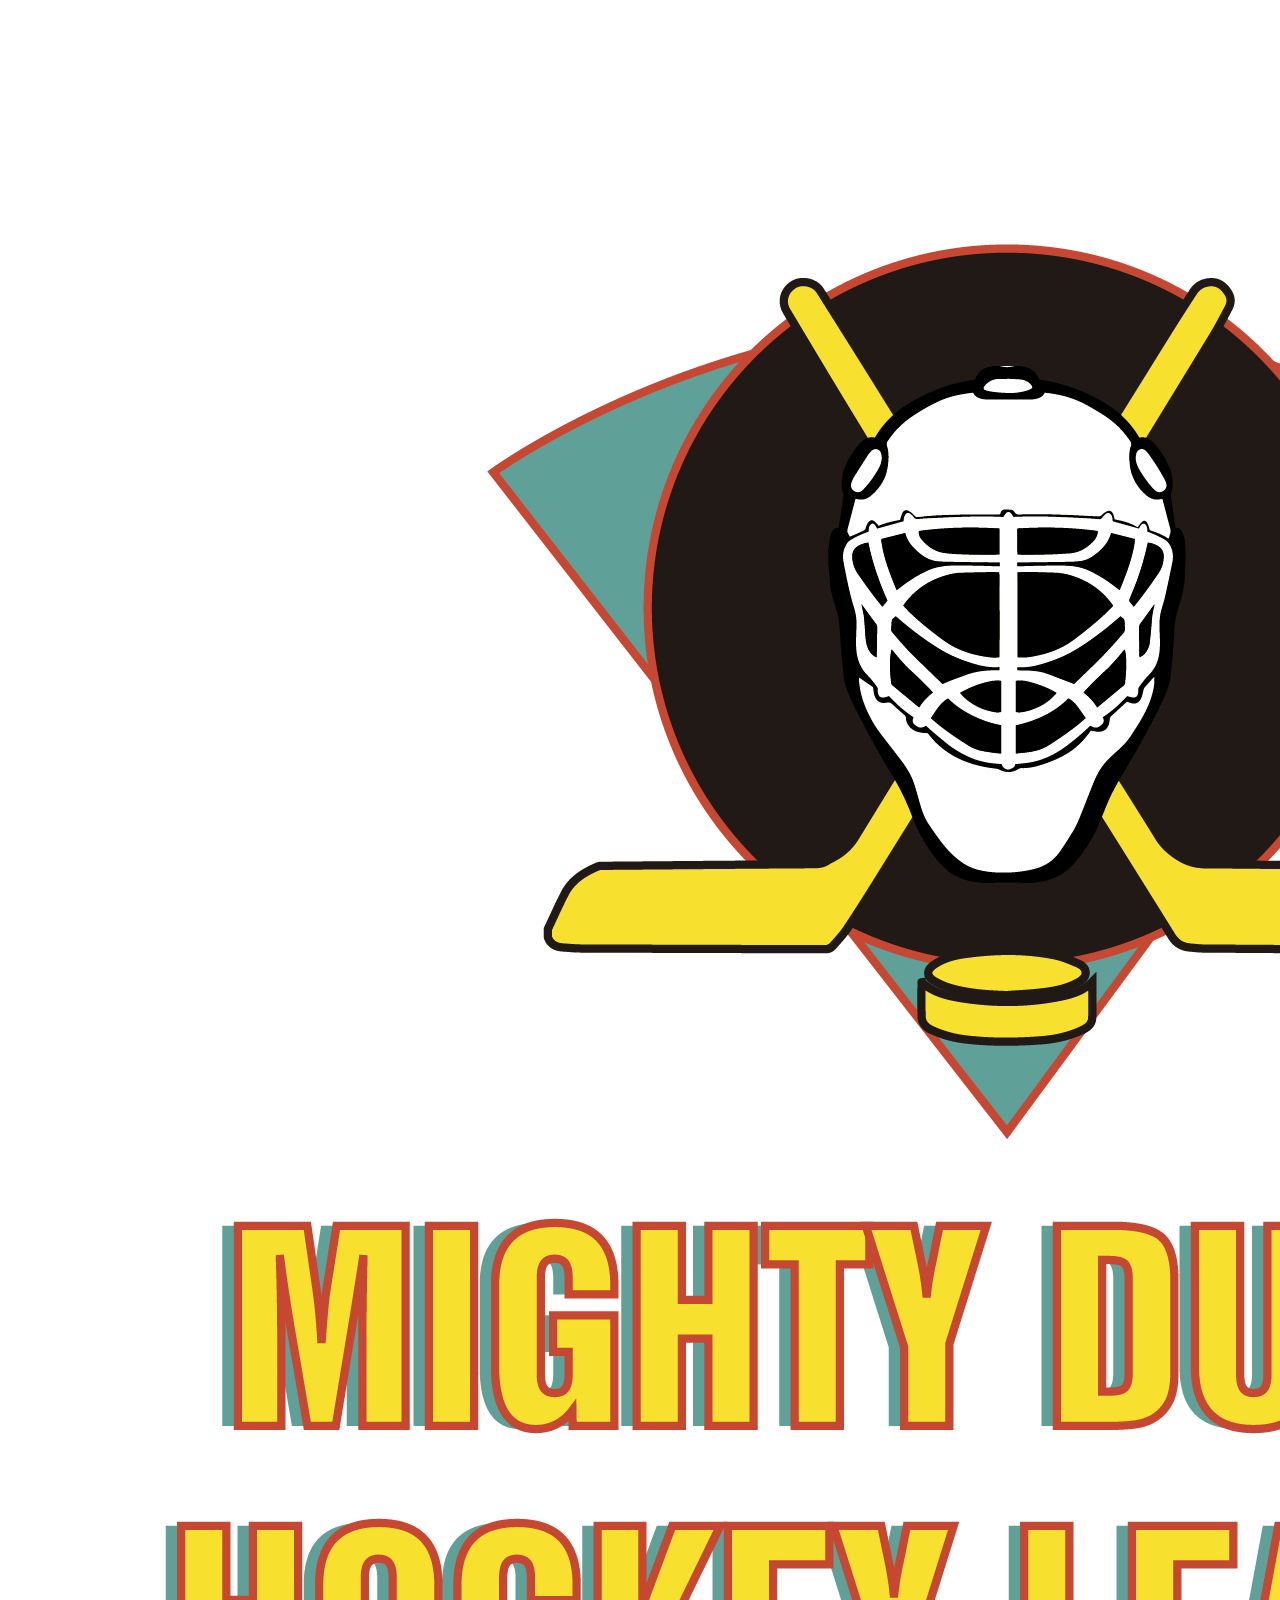
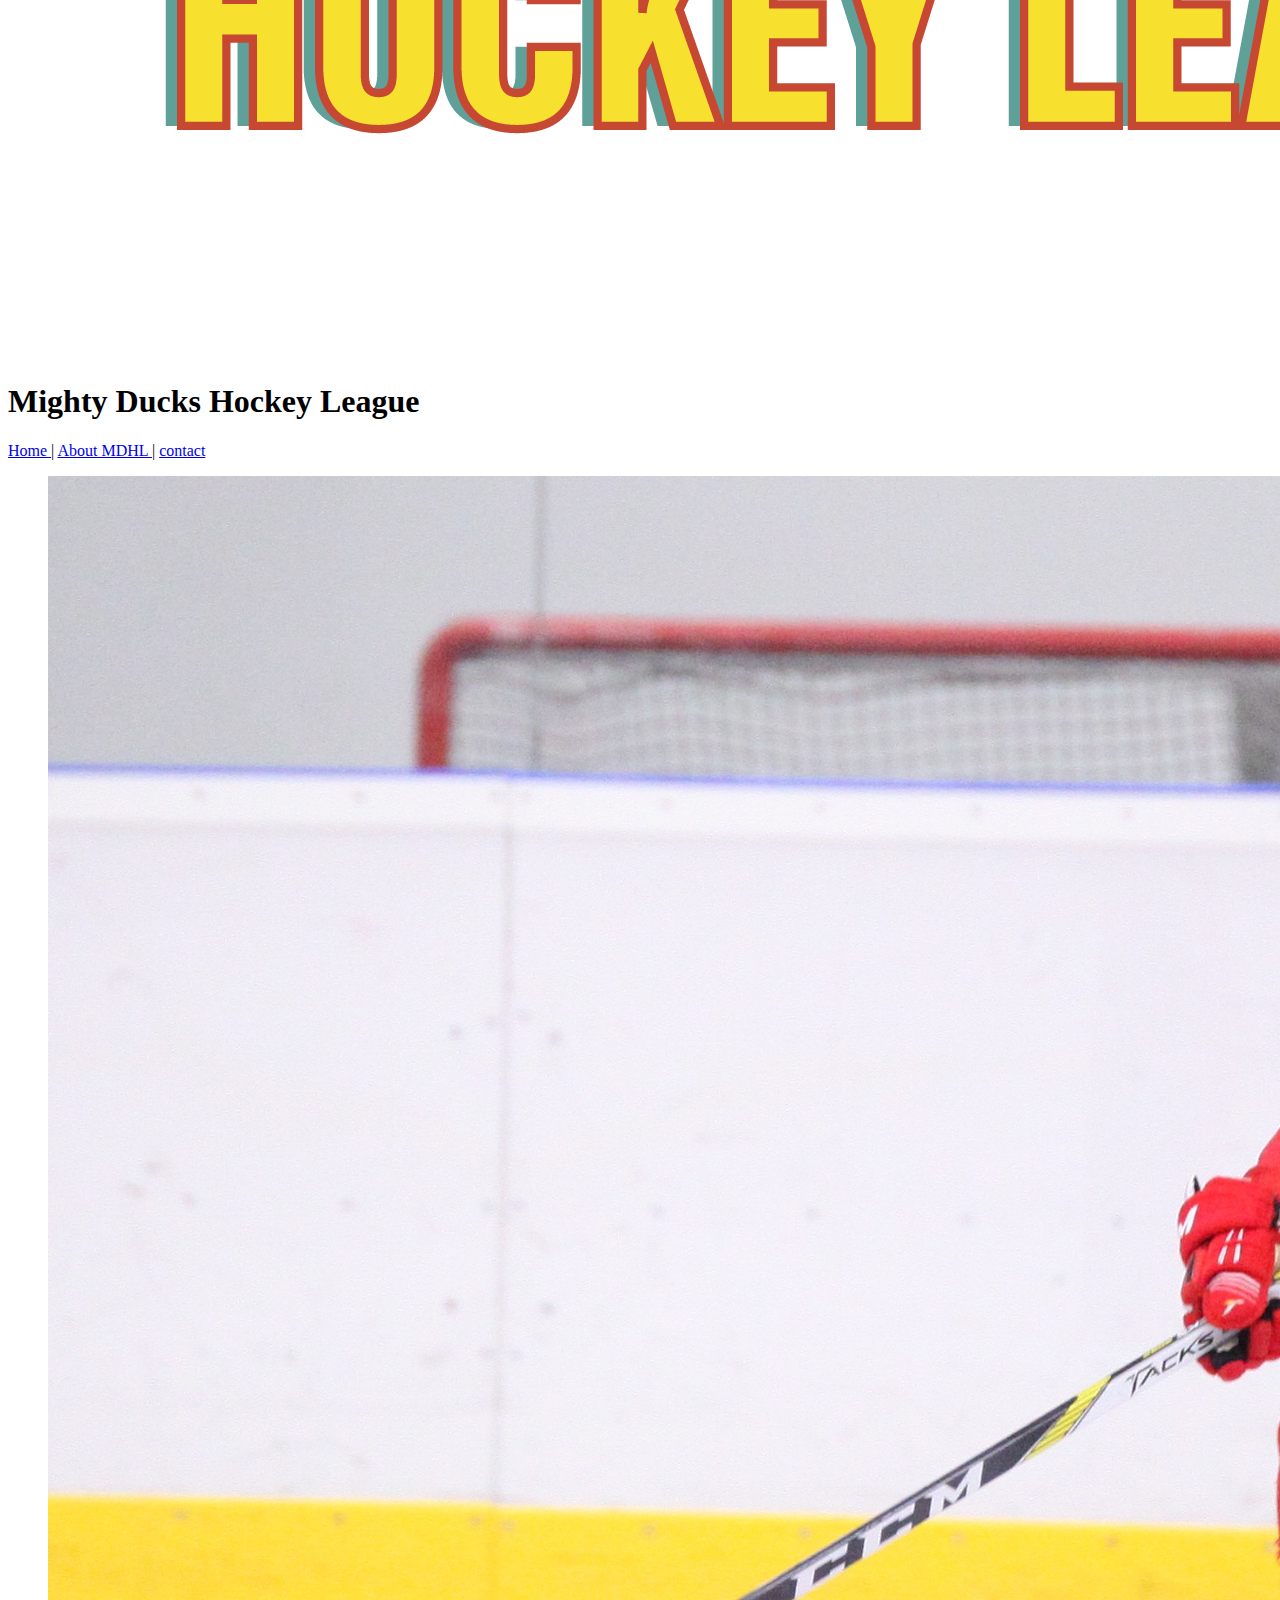
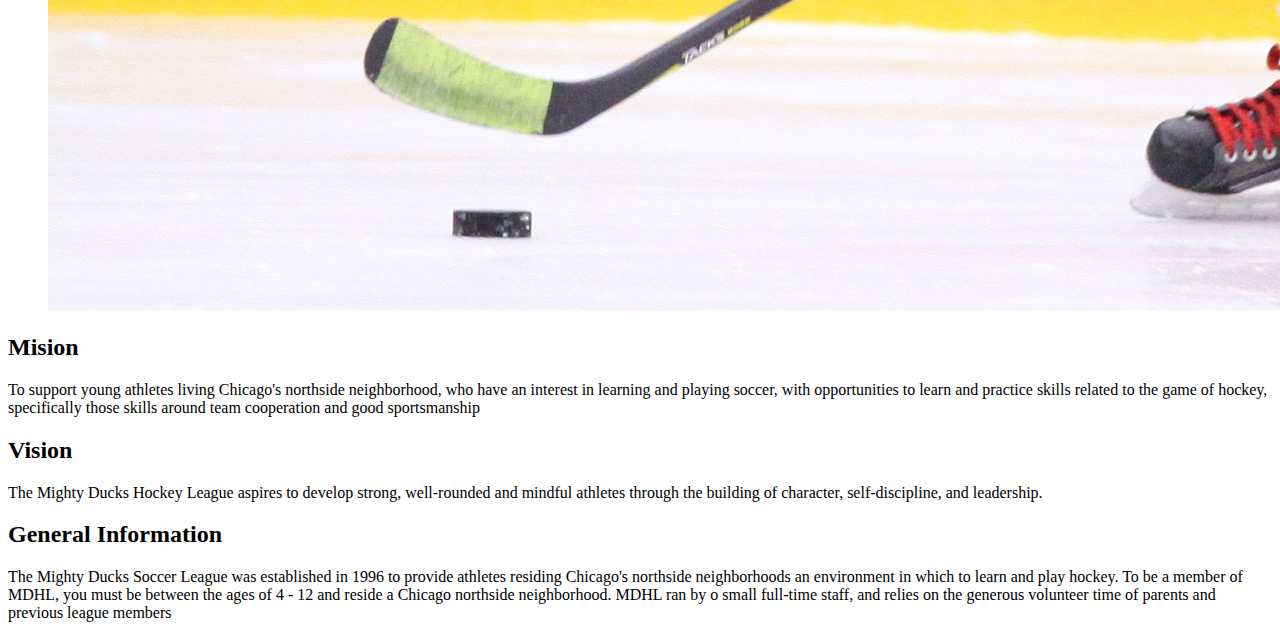
==== about.html @ 0b6241ac "primer commit" ====
<!DOCTYPE html>
<html lang="en">
<head>
    <meta charset="UTF-8">
    <meta http-equiv="X-UA-Compatible" content="IE=edge">
    <meta name="viewport" content="width=device-width, initial-scale=1.0">
    <title>About MDHL</title>
</head>
<body>
    
    <header> 

        <figure>  
            <img src="./assets/Logo_Mighty_Ducks-01.png" alt="Logo Mighty Ducks">
        </figure>
        
        <h1>Mighty Ducks Hockey League </h1> 
        
            </header>
        
        <nav>
        
        <a href="#"> Home </a>|
        <a href="#"> About MDHL </a>|
        <a href="#"> contact </a>
        
        </nav>
<main>

    <figure>  
        <img src="./assets/hockey-2.jpg" alt="Jugador de Mighty Ducks">
    </figure>

<section>

    <h2>Mision </h2>
      <p>To support young athletes living Chicago's northside neighborhood, who have an interest in
    learning and playing soccer, with opportunities to learn and practice skills related to the game of
    hockey, specifically those skills around team cooperation and good sportsmanship</p>

    <h2>Vision</h2>
    <p>The Mighty Ducks Hockey League aspires to develop strong, well-rounded and mindful athletes
    through the building of character, self-discipline, and leadership.</p>

    <h2>General Information</h2>
    <p>The Mighty Ducks Soccer League was established in 1996 to provide athletes residing
    Chicago's northside neighborhoods an environment in which to learn and play hockey. To be a
    member of MDHL, you must be between the ages of 4 - 12 and reside a Chicago northside
    neighborhood. MDHL ran by o small full-time staff, and relies on the generous volunteer time of
    parents and previous league members</p>


</section>


</main>



</body>
</html>
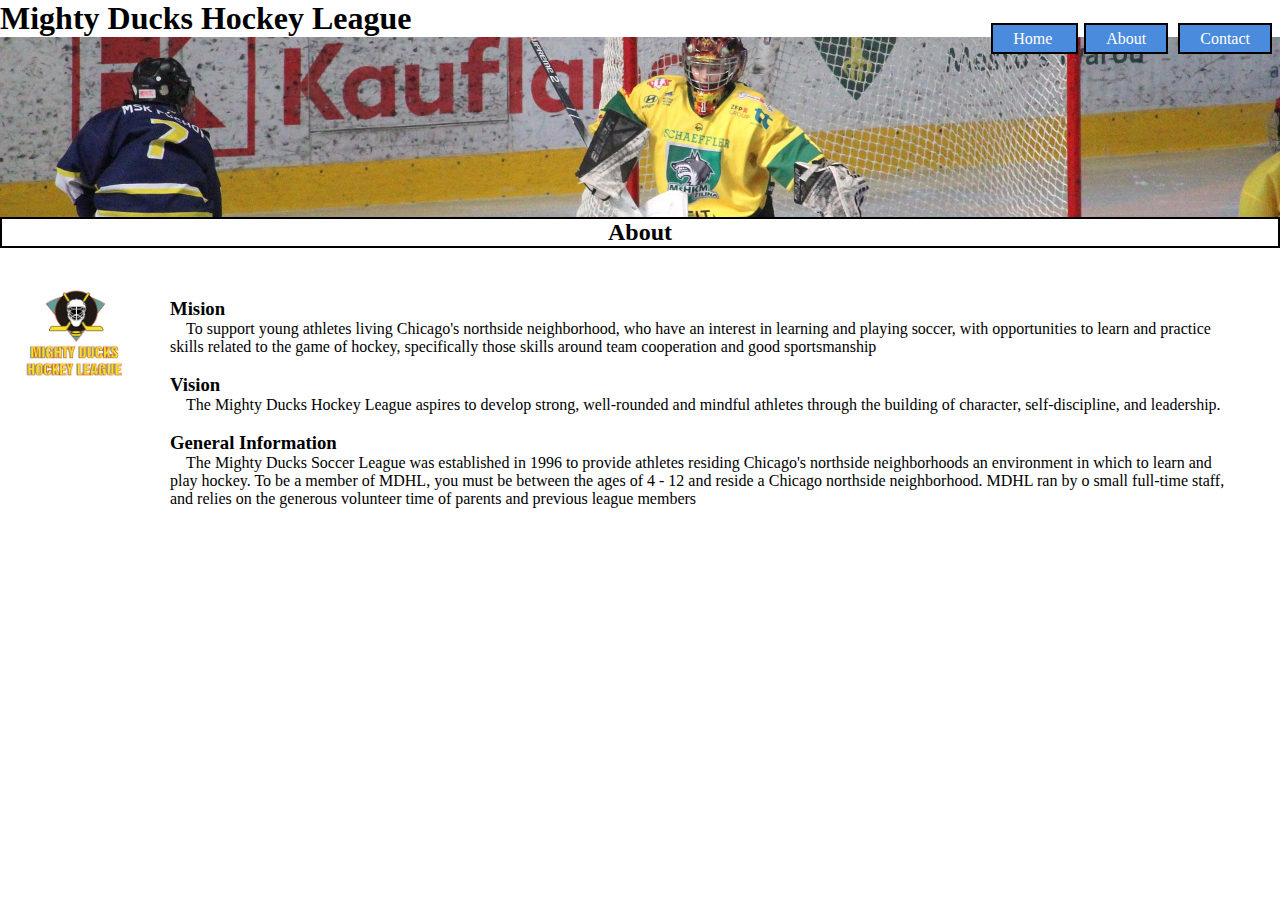
==== commit 731156f6: "diseño 2 y su hoja de estilo" ====
--- a/about.html
+++ b/about.html
@@ -5,57 +5,41 @@
     <meta http-equiv="X-UA-Compatible" content="IE=edge">
     <meta name="viewport" content="width=device-width, initial-scale=1.0">
     <title>About MDHL</title>
+    <link rel="stylesheet" href="./style.css">
 </head>
 <body>
-    
-    <header> 
-
-        <figure>  
-            <img src="./assets/Logo_Mighty_Ducks-01.png" alt="Logo Mighty Ducks">
-        </figure>
-        
-        <h1>Mighty Ducks Hockey League </h1> 
-        
-            </header>
-        
-        <nav>
-        
-        <a href="#"> Home </a>|
-        <a href="#"> About MDHL </a>|
-        <a href="#"> contact </a>
-        
+    <header>
+        <h1>Mighty Ducks Hockey League </h1>
+        <nav id="menu">
+            <a href="#"> Home </a>
+            <a href="./about.html"> About</a>
+            <a href="./contact.html"> Contact</a>
         </nav>
-<main>
-
-    <figure>  
-        <img src="./assets/hockey-2.jpg" alt="Jugador de Mighty Ducks">
-    </figure>
-
-<section>
-
-    <h2>Mision </h2>
-      <p>To support young athletes living Chicago's northside neighborhood, who have an interest in
-    learning and playing soccer, with opportunities to learn and practice skills related to the game of
-    hockey, specifically those skills around team cooperation and good sportsmanship</p>
-
-    <h2>Vision</h2>
-    <p>The Mighty Ducks Hockey League aspires to develop strong, well-rounded and mindful athletes
-    through the building of character, self-discipline, and leadership.</p>
-
-    <h2>General Information</h2>
-    <p>The Mighty Ducks Soccer League was established in 1996 to provide athletes residing
-    Chicago's northside neighborhoods an environment in which to learn and play hockey. To be a
-    member of MDHL, you must be between the ages of 4 - 12 and reside a Chicago northside
-    neighborhood. MDHL ran by o small full-time staff, and relies on the generous volunteer time of
-    parents and previous league members</p>
-
-
-</section>
-
-
-</main>
-
-
-
+        <div class="header"></div>
+        <h2> About </h2>
+    </header>
+    <main> 
+        <figure id="contenedor_logo">
+                <img id="logo" src="./assets/Logo_Mighty_Ducks-01.png" alt="Logo Mighty Ducks">
+         </figure>
+       
+        <section id="about">  
+            <div class="informacion">
+            <h3>Mision </h3>
+            <p>To support young athletes living Chicago's northside neighborhood, who have an interest in
+                learning and playing soccer, with opportunities to learn and practice skills related to the game of
+                hockey, specifically those skills around team cooperation and good sportsmanship</p><br>
+            <h3>Vision</h3>
+            <p>The Mighty Ducks Hockey League aspires to develop strong, well-rounded and mindful athletes
+                through the building of character, self-discipline, and leadership.</p><br>
+            <h3>General Information</h3>
+            <p>The Mighty Ducks Soccer League was established in 1996 to provide athletes residing
+                Chicago's northside neighborhoods an environment in which to learn and play hockey. To be a
+                member of MDHL, you must be between the ages of 4 - 12 and reside a Chicago northside
+                neighborhood. MDHL ran by o small full-time staff, and relies on the generous volunteer time of
+                parents and previous league members</p>
+        </section>
+    </div>
+    </main>
 </body>
 </html>--- a/style.css
+++ b/style.css
@@ -0,0 +1,145 @@
+* {
+    padding: 0;
+    margin: 0;
+    box-sizing: border-box;
+    font-family: 'Times New Roman', Times, serif;
+}
+
+.header {
+    background-image: url(./assets/design1_image2.jpg);
+    height: 20vh;
+    min-width: 100vw;
+    background-repeat: no-repeat;
+    background-size: cover;
+    background-position: 0% 30%;
+}
+
+h1 {
+    text-align: left;
+    font-family: cursive;
+}
+
+h2 {
+    text-align: center;
+    background-color: white;
+    color: black;
+    border: 2px solid black;
+}
+
+h3 {
+    text-align: left;
+    color: black;
+    font-weight: bold;
+}
+
+nav {
+    text-align: right;
+    position: absolute;
+    top: 30px;
+    right: 5px;
+    display: inline;
+}
+
+nav a {
+    text-decoration: none;
+    height: 30px;
+    width: 100px;
+    background-color:#4B8BDD;
+    color: white;
+    margin: 3px;
+    padding: 5px 20px;
+    border: 2px solid black;
+    text-align: right;
+    display: inline;  
+}
+
+a:hover {
+    background-color: #5CC340;
+    color: white;
+    border-color: black;
+}
+
+a:active {
+    background-color: #5CC340;
+    color: white;
+    border-color: black;
+}
+
+main {
+    position: relative; 
+}
+
+#contenedor_logo {
+    width: 200px;
+    height: 200px;
+}
+
+#logo {
+    height: 110px;
+    width: 110px;
+    position: absolute;
+    top: 30px;
+    left: 20px;
+}
+
+p {
+    text-indent: 1rem;
+}
+
+#calendario {
+     position: relative;
+     bottom: 200px;
+}
+
+.fechas {
+    margin-left: 200px;
+    margin-bottom: 200px;
+    background-color: white;
+    color: black;
+    text-align: start;
+    display: inline;
+    position: absolute;
+    top: 50px;
+    left: 20px;   
+}
+
+#about {
+    position: relative;
+    bottom: 200px;
+    right: 50px;
+}
+
+
+#contacto {
+    position: relative;
+    bottom: 200px;
+   
+}
+
+.informacion {
+    margin-left: 200px;
+    margin-bottom: 200px;
+    background-color: white;
+    color: black;
+    text-align: start;
+    display: inline;
+    position: absolute;
+    top: 50px;
+    left: 20px;
+}
+
+.email {
+    margin-left: 100px;
+    margin-bottom: 200px;
+    background-color: white;
+    color: black;
+    text-align: start;
+    display: inline;
+    position: absolute;
+    top: 50px;
+    left: 100px;
+}
+
+.email p {
+    text-indent: 0rem;
+}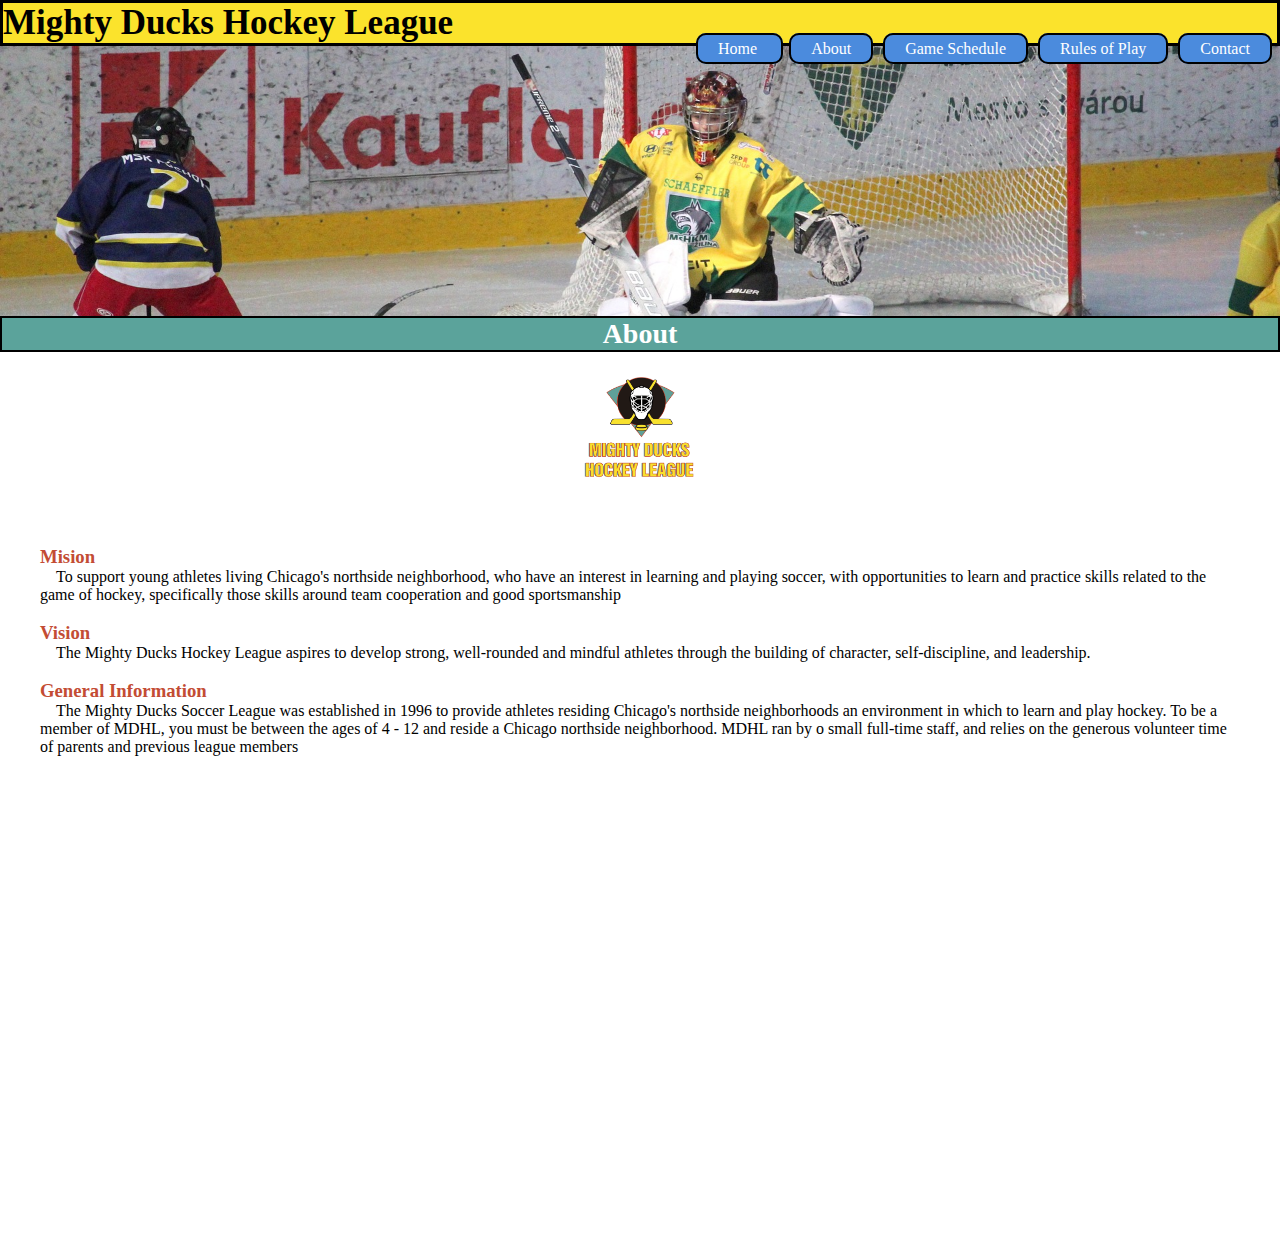
==== commit 41f10422: "agregado de 2 html y favicon a las paginas" ====
--- a/about.html
+++ b/about.html
@@ -5,6 +5,7 @@
     <meta http-equiv="X-UA-Compatible" content="IE=edge">
     <meta name="viewport" content="width=device-width, initial-scale=1.0">
     <title>About MDHL</title>
+    <link rel="shortcut icon" href="./assets/favicon-01.png" type="image/x-icon">
     <link rel="stylesheet" href="./style.css">
 </head>
 <body>
@@ -13,17 +14,18 @@
         <nav id="menu">
             <a href="#"> Home </a>
             <a href="./about.html"> About</a>
+            <a href="./schedule.html"> Game Schedule</a>
+            <a href="./rules.html"> Rules of Play</a>
             <a href="./contact.html"> Contact</a>
         </nav>
         <div class="header"></div>
         <h2> About </h2>
     </header>
     <main> 
-        <figure id="contenedor_logo">
-                <img id="logo" src="./assets/Logo_Mighty_Ducks-01.png" alt="Logo Mighty Ducks">
-         </figure>
-       
-        <section id="about">  
+        <div class="contenedor_flex">
+            <div class= "logo">
+             <img class="tamaño_logo" src="./assets/Logo_Mighty_Ducks-01.png" alt="Logo Mighty Ducks">
+            </div>
             <div class="informacion">
             <h3>Mision </h3>
             <p>To support young athletes living Chicago's northside neighborhood, who have an interest in
@@ -37,9 +39,8 @@
                 Chicago's northside neighborhoods an environment in which to learn and play hockey. To be a
                 member of MDHL, you must be between the ages of 4 - 12 and reside a Chicago northside
                 neighborhood. MDHL ran by o small full-time staff, and relies on the generous volunteer time of
-                parents and previous league members</p>
-        </section>
-    </div>
+                parents and previous league members</p>  
+    </div> 
     </main>
 </body>
 </html>--- a/style.css
+++ b/style.css
@@ -7,35 +7,54 @@
 
 .header {
     background-image: url(./assets/design1_image2.jpg);
-    height: 20vh;
-    min-width: 100vw;
+    height: 30vh;
+    width: 100%;
     background-repeat: no-repeat;
     background-size: cover;
-    background-position: 0% 30%;
+    background-position: 0% 25%;
 }
 
 h1 {
     text-align: left;
     font-family: cursive;
+    background-color:#fbe32c;
+    border: 3px solid black;
+    font-size: 35px;
 }
 
 h2 {
     text-align: center;
-    background-color: white;
-    color: black;
+    background-color: #5ba39b; 
+    color:white;
+    font-size: 28px;
     border: 2px solid black;
 }
 
 h3 {
     text-align: left;
-    color: black;
+    color: #c34c34;
     font-weight: bold;
+}
+
+h4 {
+    text-align: start;
+    color:#c34c34; 
+    font-size: 25px;
+    text-align: center;
+}
+
+h5 {
+    text-align: start;
+    color:black;
+    font-size: 20px;
+    text-align: center;
+    text-decoration: underline;
 }
 
 nav {
     text-align: right;
     position: absolute;
-    top: 30px;
+    top: 40px;
     right: 5px;
     display: inline;
 }
@@ -50,6 +69,7 @@
     padding: 5px 20px;
     border: 2px solid black;
     text-align: right;
+    border-radius: 10px;
     display: inline;  
 }
 
@@ -65,81 +85,118 @@
     border-color: black;
 }
 
-main {
-    position: relative; 
-}
-
-#contenedor_logo {
-    width: 200px;
-    height: 200px;
-}
-
-#logo {
-    height: 110px;
-    width: 110px;
-    position: absolute;
-    top: 30px;
-    left: 20px;
+.contenedor_flex {
+    background-color: white;
+    height: 70vw;
+    display: flex;
+    flex-direction: row;
+    justify-content: center;
+    flex-wrap: wrap;
+    align-items: flex-start;
+    align-content: flex-start;
+}
+
+.logo {
+   background-color: white;
+   padding: 10px;
+}
+
+.tamaño_logo{
+    width: 130px;
+    height: 130px;
+    object-fit: contain;
 }
 
 p {
     text-indent: 1rem;
 }
 
-#calendario {
-     position: relative;
-     bottom: 200px;
-}
-
 .fechas {
-    margin-left: 200px;
-    margin-bottom: 200px;
-    background-color: white;
-    color: black;
-    text-align: start;
-    display: inline;
-    position: absolute;
-    top: 50px;
-    left: 20px;   
-}
-
-#about {
-    position: relative;
-    bottom: 200px;
-    right: 50px;
-}
-
-
-#contacto {
-    position: relative;
-    bottom: 200px;
-   
+    background-color: white;
+    color: black;
+    text-align: start;
+    justify-content: center;
+    padding: 20px;
+    margin-top: 20px;
 }
 
 .informacion {
-    margin-left: 200px;
-    margin-bottom: 200px;
-    background-color: white;
-    color: black;
-    text-align: start;
-    display: inline;
-    position: absolute;
-    top: 50px;
-    left: 20px;
+    background-color: white;
+    color: black;
+    text-align: start;
+    justify-content: center;
+    padding: 20px;
+    margin: 20px;
 }
 
 .email {
-    margin-left: 100px;
-    margin-bottom: 200px;
-    background-color: white;
-    color: black;
-    text-align: start;
-    display: inline;
-    position: absolute;
-    top: 50px;
-    left: 100px;
+    background-color: white;
+    color: black;
+    text-align: start;
+    justify-content: center;
+    padding: 20px;
+    margin-top: 20px;
 }
 
 .email p {
     text-indent: 0rem;
+}
+
+.calendario_partidos {
+    background-color: white;
+    color: black;
+    text-align: start;
+    justify-content: center;
+    padding: 20px; 
+    margin-top: 20px;      
+}
+
+table {
+    background-color: white;
+    width: 50vw;
+    height: 30vh;
+    border: 1px solid black;
+    border-radius: 5px;
+    border-collapse:collapse;
+    border: 1px solid black;
+    border-radius: 6px;
+    color: black;
+    font-size: 20px;
+}
+
+th, td {
+    border: 2px solid black;
+}
+
+th {background-color: #c34c34;padding: 20px;}
+
+td {
+    padding: 20px;
+    background-color: #fbe32c;
+}
+
+.informacion_adicional {
+    background-color: white;
+    color: black;
+    text-align: start;
+    justify-content: flex-start;
+    padding: 20px;
+}
+
+.caja_reglas {
+    background-color: white;
+    padding: 20px;
+    margin: 20px;
+}
+
+.sublista {
+    list-style-type: lower-alpha;
+}
+
+.concepto_juego {
+    list-style-type:none;
+    text-indent: 2rem;
+}
+.entrenador {
+    list-style-type:circle;
 }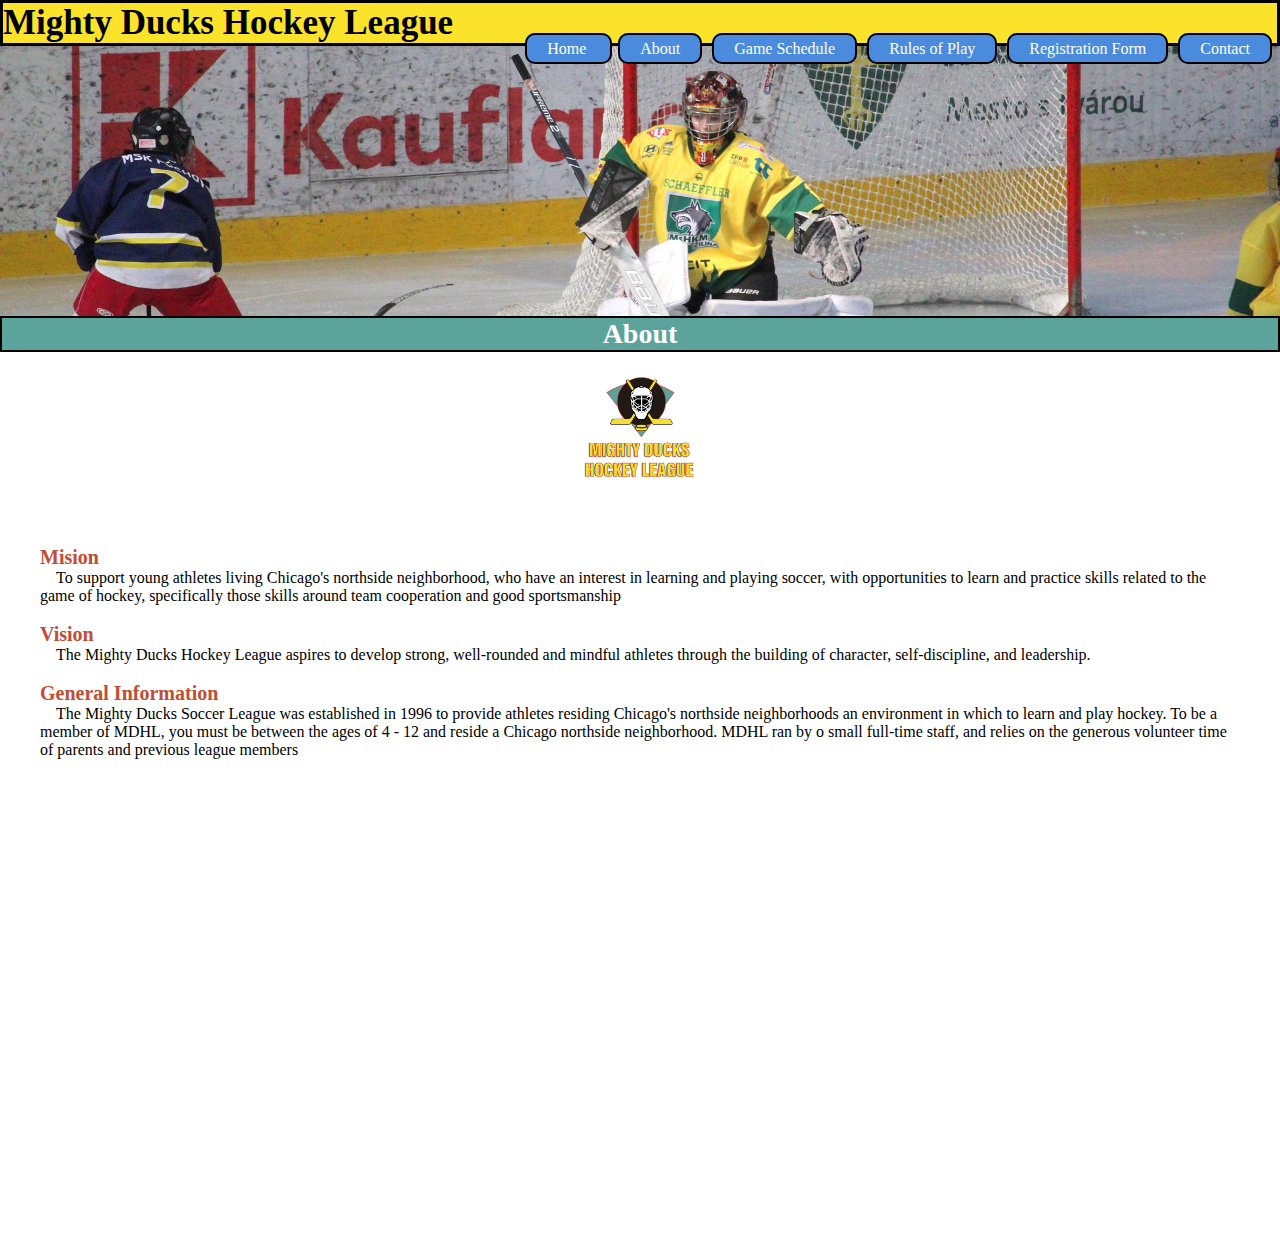
==== commit c2994e4b: "agregue un formulario y mapa de los juegos en la pagina del calendario" ====
--- a/about.html
+++ b/about.html
@@ -12,10 +12,11 @@
     <header>
         <h1>Mighty Ducks Hockey League </h1>
         <nav id="menu">
-            <a href="#"> Home </a>
+            <a href="./index.html"> Home </a>
             <a href="./about.html"> About</a>
             <a href="./schedule.html"> Game Schedule</a>
             <a href="./rules.html"> Rules of Play</a>
+            <a href="./form.html"> Registration Form</a>
             <a href="./contact.html"> Contact</a>
         </nav>
         <div class="header"></div>
@@ -27,14 +28,14 @@
              <img class="tamaño_logo" src="./assets/Logo_Mighty_Ducks-01.png" alt="Logo Mighty Ducks">
             </div>
             <div class="informacion">
-            <h3>Mision </h3>
+            <h4>Mision </h4>
             <p>To support young athletes living Chicago's northside neighborhood, who have an interest in
                 learning and playing soccer, with opportunities to learn and practice skills related to the game of
                 hockey, specifically those skills around team cooperation and good sportsmanship</p><br>
-            <h3>Vision</h3>
+            <h4>Vision</h4>
             <p>The Mighty Ducks Hockey League aspires to develop strong, well-rounded and mindful athletes
                 through the building of character, self-discipline, and leadership.</p><br>
-            <h3>General Information</h3>
+            <h4>General Information</h4>
             <p>The Mighty Ducks Soccer League was established in 1996 to provide athletes residing
                 Chicago's northside neighborhoods an environment in which to learn and play hockey. To be a
                 member of MDHL, you must be between the ages of 4 - 12 and reside a Chicago northside
--- a/style.css
+++ b/style.css
@@ -31,16 +31,17 @@
 }
 
 h3 {
+   text-align: start;
+    color:#c34c34; 
+    font-size: 25px;
+    text-align: center;
+}
+
+h4 {
     text-align: left;
     color: #c34c34;
     font-weight: bold;
-}
-
-h4 {
-    text-align: start;
-    color:#c34c34; 
-    font-size: 25px;
-    text-align: center;
+    font-size: 20px;
 }
 
 h5 {
@@ -48,7 +49,14 @@
     color:black;
     font-size: 20px;
     text-align: center;
-    text-decoration: underline;
+}
+
+h6 {
+    text-align: start;
+    color:black;
+    font-size: 15px;
+    text-align: left;
+    font: solid;
 }
 
 nav {
@@ -168,11 +176,21 @@
     border: 2px solid black;
 }
 
-th {background-color: #c34c34;padding: 20px;}
+th {
+    background-color: #c34c34;padding: 20px;
+}
 
 td {
     padding: 20px;
     background-color: #fbe32c;
+}
+
+.mapa_locaciones {
+    background-color: white;
+    padding: 20px; 
+    margin-top: 20px; 
+    text-align: start;
+    justify-content: center;
 }
 
 .informacion_adicional {
@@ -197,6 +215,80 @@
     list-style-type:none;
     text-indent: 2rem;
 }
+
 .entrenador {
     list-style-type:circle;
+}
+
+.formulario {
+    background-color: white;
+    color: black;
+    text-align: start;
+    justify-content: center;
+    padding: 20px; 
+    margin: 10px;
+    margin-top: 20px;   
+}
+
+form{
+    padding: 1rem;
+    border-radius: 1rem;
+    display: flex;
+    flex-direction: column;
+    gap: 0.2rem;
+}
+
+fieldset{
+    background-color: #fbe32c;
+    padding: 10px;
+    border-radius: 10px;
+    margin: 2px;
+    border: none;
+}
+
+label {
+    color: solid;
+}
+
+legend{
+    color: black;
+    text-decoration: solid;
+    padding: 0.2rem;
+    text-decoration: underline;
+}
+
+iframe{
+    border-radius: 1rem;
+    border: 2px solid white;
+    margin: 1rem;
+}
+
+.boton_enviar {
+    display: flex;
+   justify-content: center;
+    cursor: pointer;
+}
+
+.permiso_firma {
+    padding: 10px; 
+    margin: 20px;   
+}
+
+.permiso_juego {
+    background-color: #fbe32c;
+    color: black;
+    text-align: start;
+    justify-content: center;
+    padding: 15px; 
+    margin: 10px;   
+    list-style-type:none;
+    text-indent: 2rem;
+}
+
+.firma_tutor { 
+    background-color: #fbe32c; 
+    padding: 10px; 
+    margin: 10px;  
+    margin-bottom: 50px;
+    align-content: center;
 }